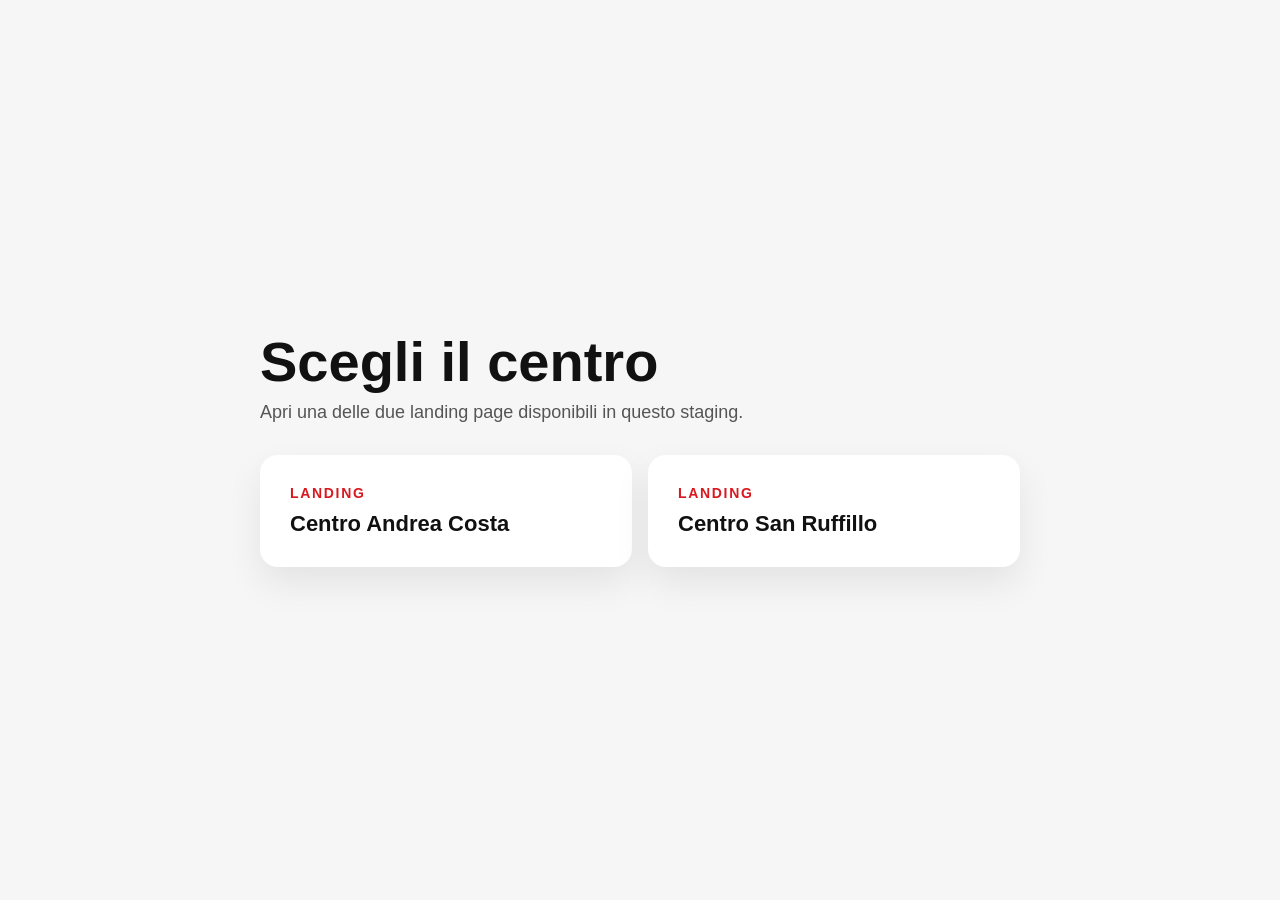
==== index.html @ c4931a9b "feat: add Costa and Ruffillo landing pages" ====
<!DOCTYPE html>
<html lang="it">

<head>
    <meta charset="UTF-8">
    <meta name="viewport" content="width=device-width, initial-scale=1.0">
    <title>Seleziona Landing - Centri Commerciali Bologna</title>
    <style>
        :root {
            --black: #111111;
            --red: #d71920;
            --white: #ffffff;
            --light: #f6f6f6;
        }

        * {
            box-sizing: border-box;
            margin: 0;
            padding: 0;
        }

        body {
            align-items: center;
            background: var(--light);
            color: var(--black);
            display: flex;
            font-family: Arial, sans-serif;
            min-height: 100vh;
            padding: 24px;
        }

        main {
            margin: 0 auto;
            max-width: 760px;
            width: 100%;
        }

        h1 {
            font-size: clamp(32px, 6vw, 56px);
            line-height: 1;
            margin-bottom: 12px;
        }

        p {
            color: #555555;
            font-size: 18px;
            margin-bottom: 32px;
        }

        .selector {
            display: grid;
            gap: 16px;
            grid-template-columns: repeat(auto-fit, minmax(240px, 1fr));
        }

        a {
            background: var(--white);
            border: 2px solid transparent;
            border-radius: 18px;
            box-shadow: 0 16px 36px rgba(17, 17, 17, 0.08);
            color: var(--black);
            display: block;
            font-size: 22px;
            font-weight: 800;
            padding: 28px;
            text-decoration: none;
            transition: border-color 0.2s ease, transform 0.2s ease;
        }

        a span {
            color: var(--red);
            display: block;
            font-size: 14px;
            letter-spacing: 0.12em;
            margin-bottom: 10px;
            text-transform: uppercase;
        }

        a:hover {
            border-color: var(--red);
            transform: translateY(-4px);
        }
    </style>
</head>

<body>
    <main>
        <h1>Scegli il centro</h1>
        <p>Apri una delle due landing page disponibili in questo staging.</p>
        <div class="selector">
            <a href="landing-costa/"><span>Landing</span>Centro Andrea Costa</a>
            <a href="landing-ruffillo/"><span>Landing</span>Centro San Ruffillo</a>
        </div>
    </main>
</body>

</html>
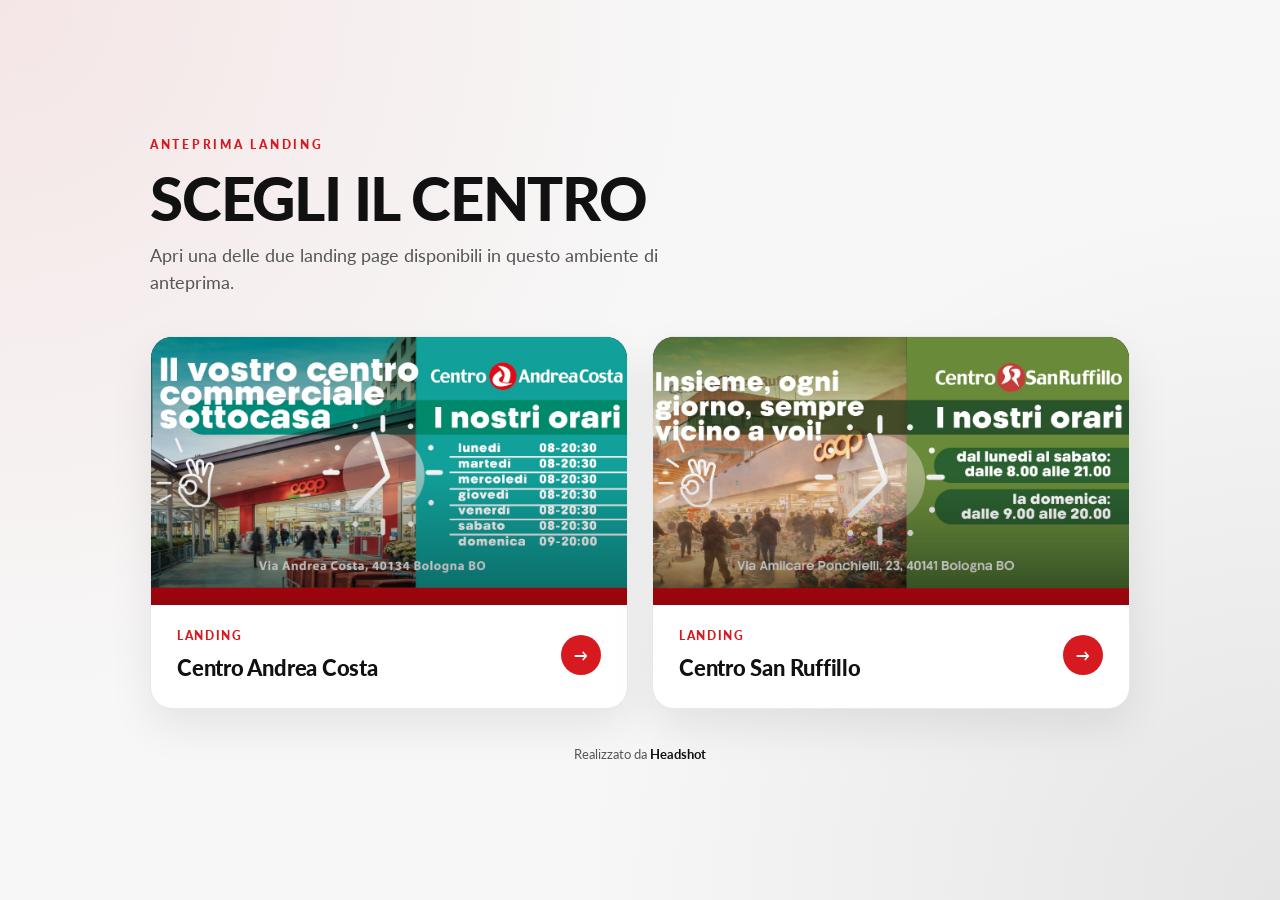
==== commit 46d590f8: "feat: polish UI of landings and root selector Hero gets an overlay with title/address/CTAs over the " ====
--- a/index.html
+++ b/index.html
@@ -5,92 +5,222 @@
     <meta charset="UTF-8">
     <meta name="viewport" content="width=device-width, initial-scale=1.0">
     <title>Seleziona Landing - Centri Commerciali Bologna</title>
+    <link rel="preconnect" href="https://fonts.googleapis.com">
+    <link rel="preconnect" href="https://fonts.gstatic.com" crossorigin>
+    <link href="https://fonts.googleapis.com/css2?family=Lato:wght@300;400;700;900&display=swap" rel="stylesheet">
     <style>
         :root {
             --black: #111111;
             --red: #d71920;
+            --accent-red: #ef233c;
             --white: #ffffff;
-            --light: #f6f6f6;
-        }
-
-        * {
-            box-sizing: border-box;
-            margin: 0;
-            padding: 0;
-        }
+            --light: #f7f7f7;
+            --text-medium: #555555;
+            --border: #e8e8e8;
+        }
+
+        * { box-sizing: border-box; margin: 0; padding: 0; }
 
         body {
             align-items: center;
-            background: var(--light);
+            background:
+                radial-gradient(circle at 0% 0%, rgba(215, 25, 32, 0.08), transparent 45%),
+                radial-gradient(circle at 100% 100%, rgba(17, 17, 17, 0.08), transparent 45%),
+                var(--light);
             color: var(--black);
             display: flex;
-            font-family: Arial, sans-serif;
+            font-family: 'Lato', 'Inter', -apple-system, BlinkMacSystemFont, sans-serif;
+            line-height: 1.5;
             min-height: 100vh;
-            padding: 24px;
+            padding: 32px 24px;
+        }
+
+        :focus-visible {
+            outline: 2px solid var(--red);
+            outline-offset: 4px;
+            border-radius: 6px;
         }
 
         main {
             margin: 0 auto;
-            max-width: 760px;
+            max-width: 980px;
             width: 100%;
         }
 
+        .eyebrow {
+            color: var(--red);
+            font-size: 0.78rem;
+            font-weight: 900;
+            letter-spacing: 0.22em;
+            margin-bottom: 14px;
+            text-transform: uppercase;
+        }
+
         h1 {
-            font-size: clamp(32px, 6vw, 56px);
+            font-size: clamp(36px, 6vw, 60px);
+            font-weight: 900;
+            letter-spacing: -0.02em;
             line-height: 1;
-            margin-bottom: 12px;
-        }
-
-        p {
-            color: #555555;
+            margin-bottom: 14px;
+            text-transform: uppercase;
+        }
+
+        .intro {
+            color: var(--text-medium);
             font-size: 18px;
-            margin-bottom: 32px;
+            margin-bottom: 40px;
+            max-width: 56ch;
         }
 
         .selector {
             display: grid;
-            gap: 16px;
-            grid-template-columns: repeat(auto-fit, minmax(240px, 1fr));
-        }
-
-        a {
+            gap: 24px;
+            grid-template-columns: repeat(auto-fit, minmax(280px, 1fr));
+        }
+
+        .card {
             background: var(--white);
-            border: 2px solid transparent;
-            border-radius: 18px;
-            box-shadow: 0 16px 36px rgba(17, 17, 17, 0.08);
+            border: 1px solid var(--border);
+            border-radius: 22px;
+            box-shadow: 0 18px 44px rgba(17, 17, 17, 0.08);
             color: var(--black);
+            display: flex;
+            flex-direction: column;
+            overflow: hidden;
+            text-decoration: none;
+            transition: transform 0.25s ease, box-shadow 0.25s ease, border-color 0.25s ease;
+        }
+
+        .card:hover {
+            border-color: rgba(215, 25, 32, 0.4);
+            box-shadow: 0 28px 60px rgba(17, 17, 17, 0.14);
+            transform: translateY(-6px);
+        }
+
+        .card-image {
+            aspect-ratio: 16 / 9;
+            background: var(--black);
+            overflow: hidden;
+            position: relative;
+        }
+
+        .card-image img {
             display: block;
-            font-size: 22px;
-            font-weight: 800;
-            padding: 28px;
-            text-decoration: none;
-            transition: border-color 0.2s ease, transform 0.2s ease;
-        }
-
-        a span {
+            height: 100%;
+            object-fit: cover;
+            transition: transform 0.5s ease;
+            width: 100%;
+        }
+
+        .card:hover .card-image img {
+            transform: scale(1.04);
+        }
+
+        .card-image::after {
+            background: linear-gradient(180deg, rgba(0, 0, 0, 0) 50%, rgba(0, 0, 0, 0.35) 100%);
+            content: '';
+            inset: 0;
+            position: absolute;
+        }
+
+        .card-body {
+            align-items: center;
+            display: flex;
+            gap: 12px;
+            justify-content: space-between;
+            padding: 22px 26px 24px;
+        }
+
+        .card-title {
+            display: block;
+        }
+
+        .card-title span {
             color: var(--red);
             display: block;
+            font-size: 12px;
+            font-weight: 900;
+            letter-spacing: 0.14em;
+            margin-bottom: 6px;
+            text-transform: uppercase;
+        }
+
+        .card-title strong {
+            font-size: 22px;
+            font-weight: 900;
+            letter-spacing: -0.01em;
+        }
+
+        .card-cta {
+            align-items: center;
+            background: var(--red);
+            border-radius: 999px;
+            color: var(--white);
+            display: inline-flex;
             font-size: 14px;
-            letter-spacing: 0.12em;
-            margin-bottom: 10px;
-            text-transform: uppercase;
-        }
-
-        a:hover {
-            border-color: var(--red);
-            transform: translateY(-4px);
-        }
+            font-weight: 900;
+            height: 40px;
+            justify-content: center;
+            transition: background 0.2s ease, transform 0.2s ease;
+            width: 40px;
+        }
+
+        .card:hover .card-cta {
+            background: var(--accent-red);
+            transform: translateX(2px);
+        }
+
+        footer {
+            color: var(--text-medium);
+            font-size: 13px;
+            margin-top: 36px;
+            text-align: center;
+        }
+
+        footer a {
+            color: var(--black);
+            font-weight: 700;
+            text-decoration: none;
+        }
+
+        footer a:hover { color: var(--red); }
     </style>
 </head>
 
 <body>
     <main>
+        <p class="eyebrow">Anteprima landing</p>
         <h1>Scegli il centro</h1>
-        <p>Apri una delle due landing page disponibili in questo staging.</p>
+        <p class="intro">Apri una delle due landing page disponibili in questo ambiente di anteprima.</p>
         <div class="selector">
-            <a href="landing-costa/"><span>Landing</span>Centro Andrea Costa</a>
-            <a href="landing-ruffillo/"><span>Landing</span>Centro San Ruffillo</a>
+            <a class="card" href="landing-costa/" aria-label="Apri landing Centro Andrea Costa">
+                <div class="card-image">
+                    <img src="landing-costa/assets/costa-banner.jpg" alt="" loading="lazy">
+                </div>
+                <div class="card-body">
+                    <span class="card-title">
+                        <span>Landing</span>
+                        <strong>Centro Andrea Costa</strong>
+                    </span>
+                    <span class="card-cta" aria-hidden="true">&rarr;</span>
+                </div>
+            </a>
+            <a class="card" href="landing-ruffillo/" aria-label="Apri landing Centro San Ruffillo">
+                <div class="card-image">
+                    <img src="landing-ruffillo/assets/ruffillo-banner.jpg" alt="" loading="lazy">
+                </div>
+                <div class="card-body">
+                    <span class="card-title">
+                        <span>Landing</span>
+                        <strong>Centro San Ruffillo</strong>
+                    </span>
+                    <span class="card-cta" aria-hidden="true">&rarr;</span>
+                </div>
+            </a>
         </div>
+        <footer>
+            Realizzato da <a href="https://www.headshotagency.it/" target="_blank" rel="noopener noreferrer">Headshot</a>
+        </footer>
     </main>
 </body>
 
